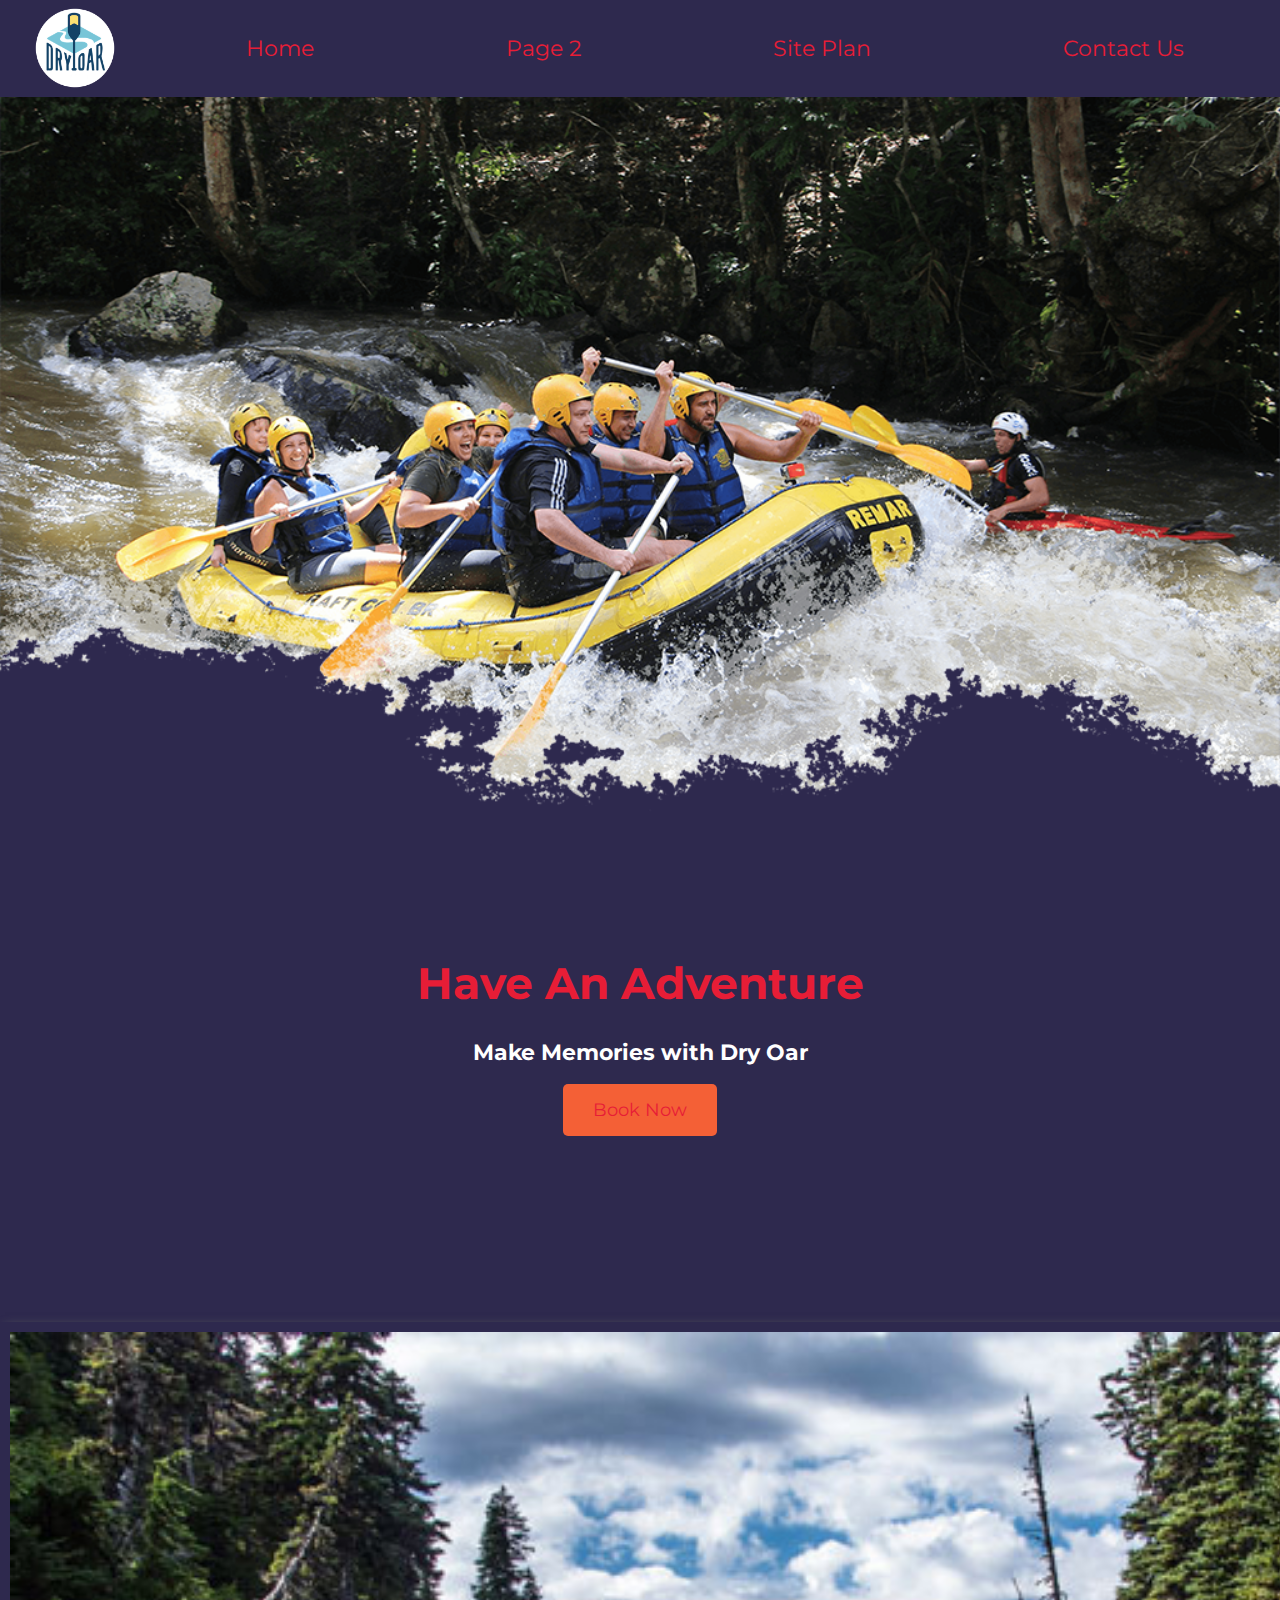
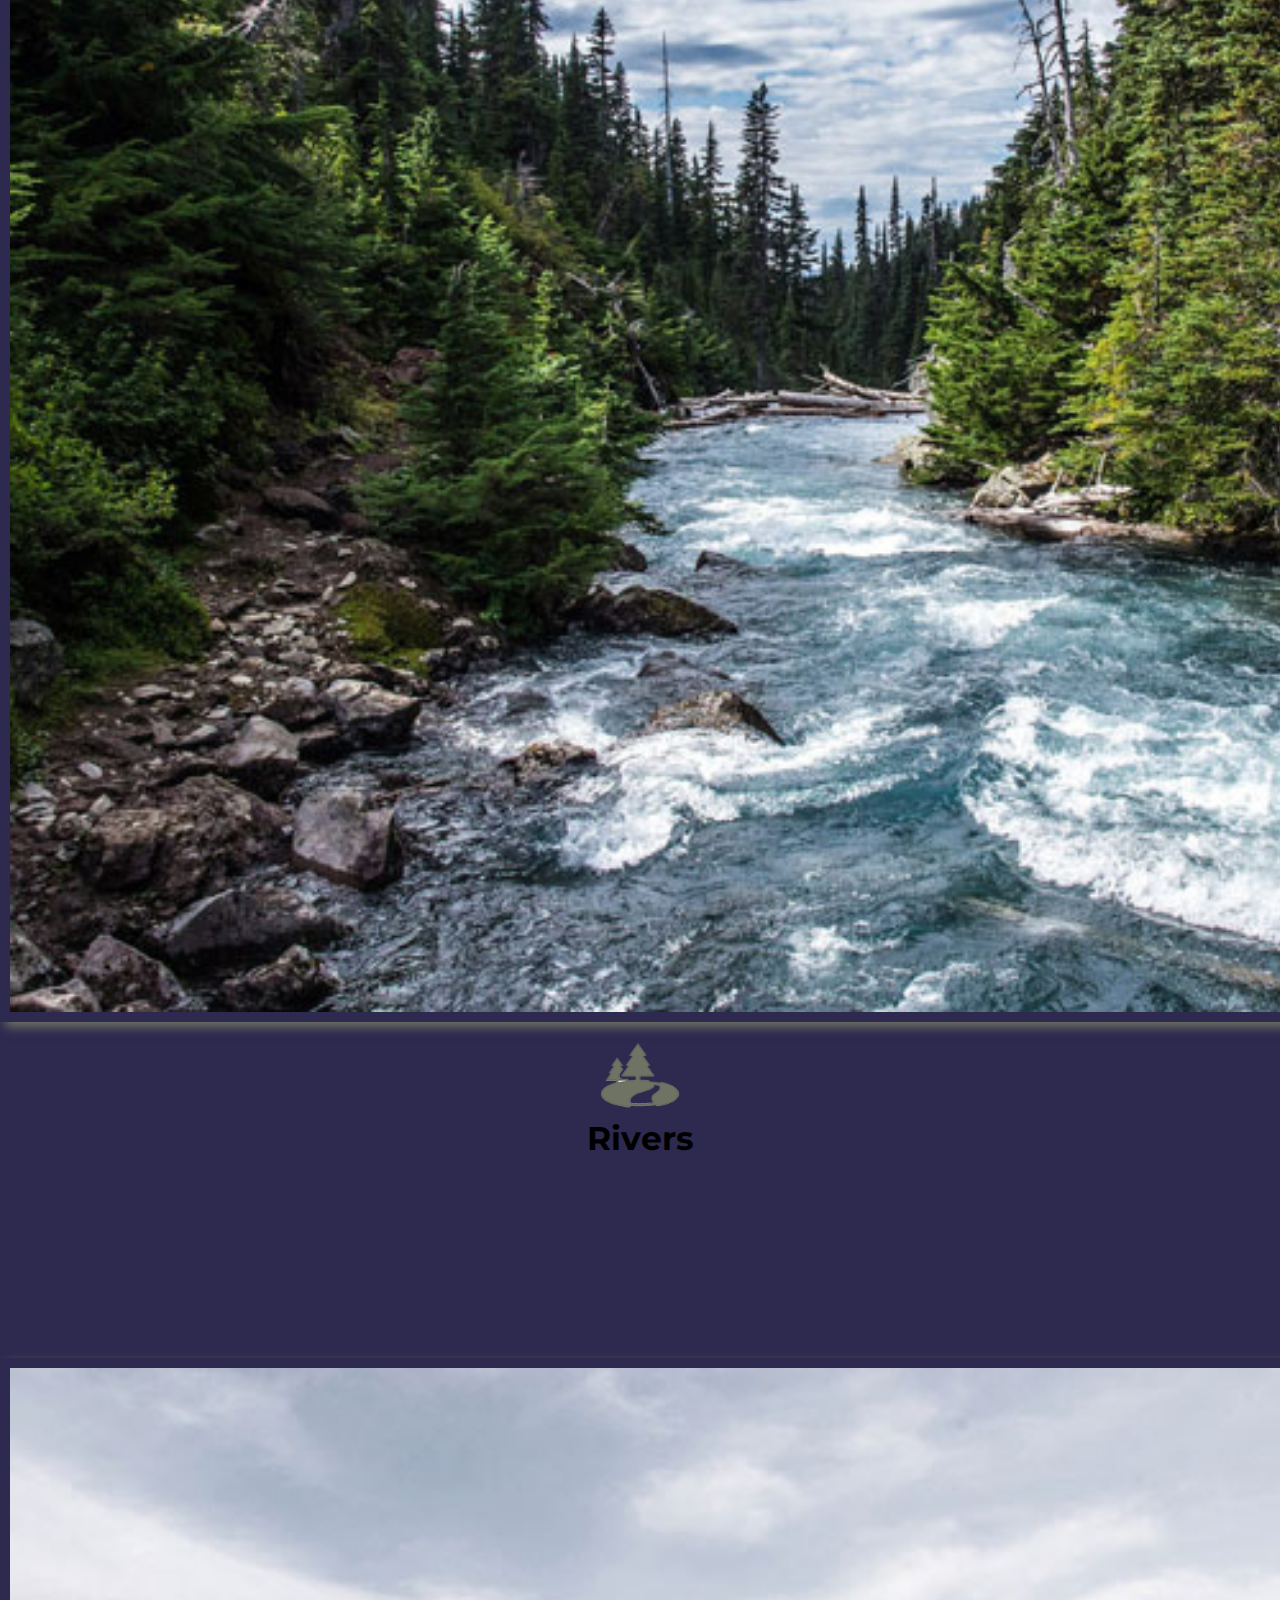
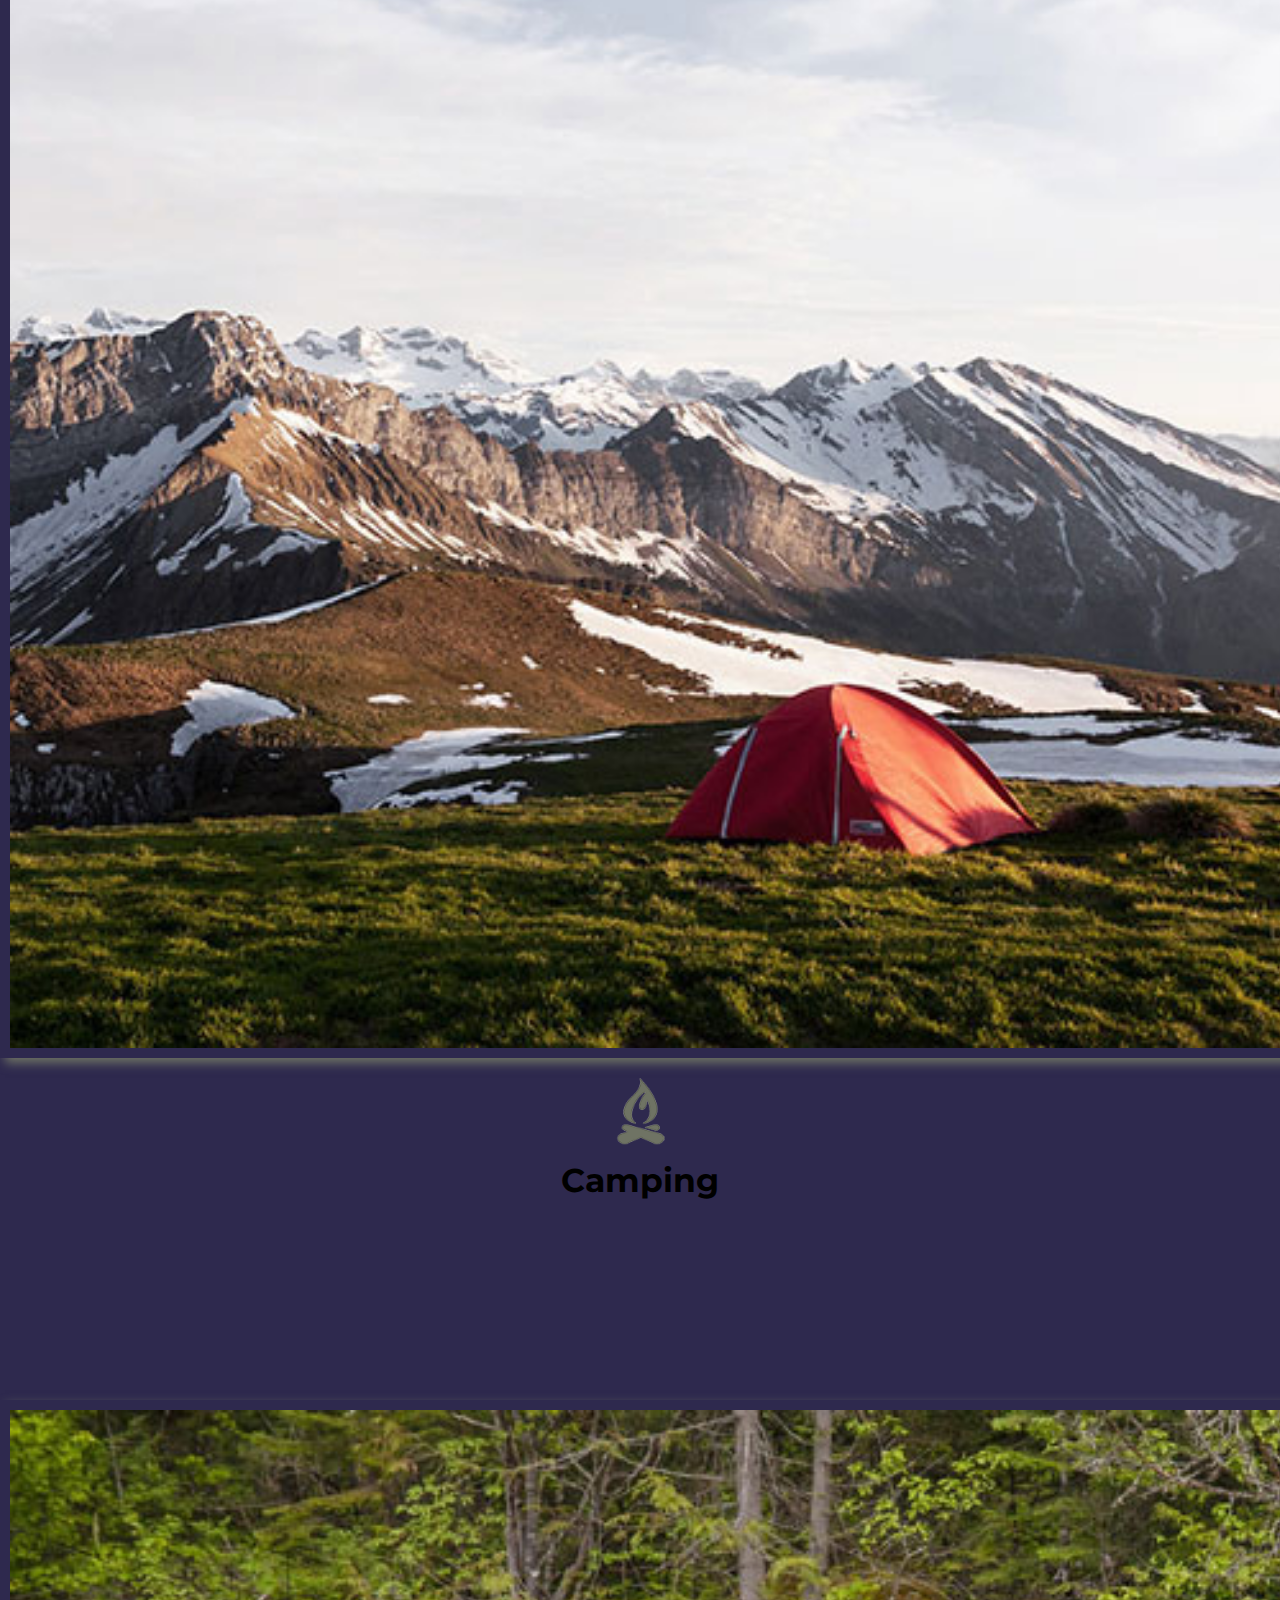
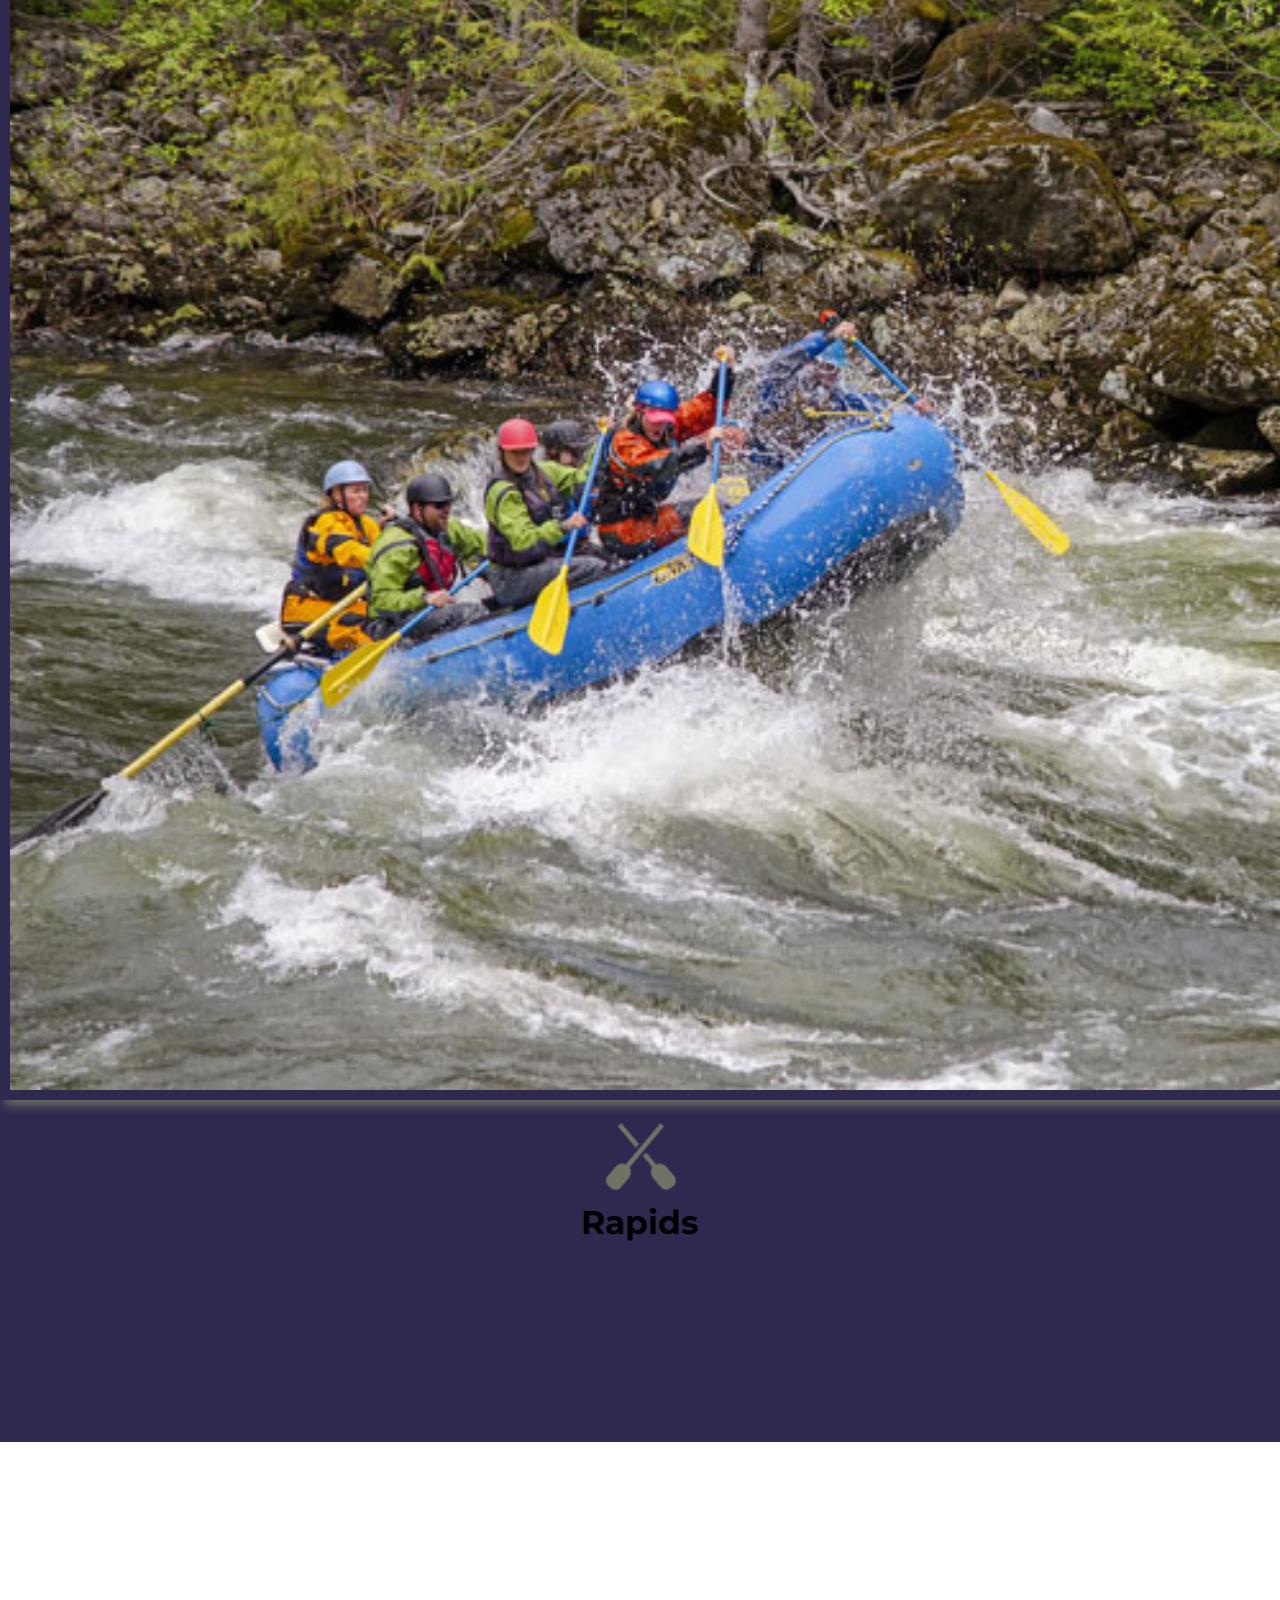
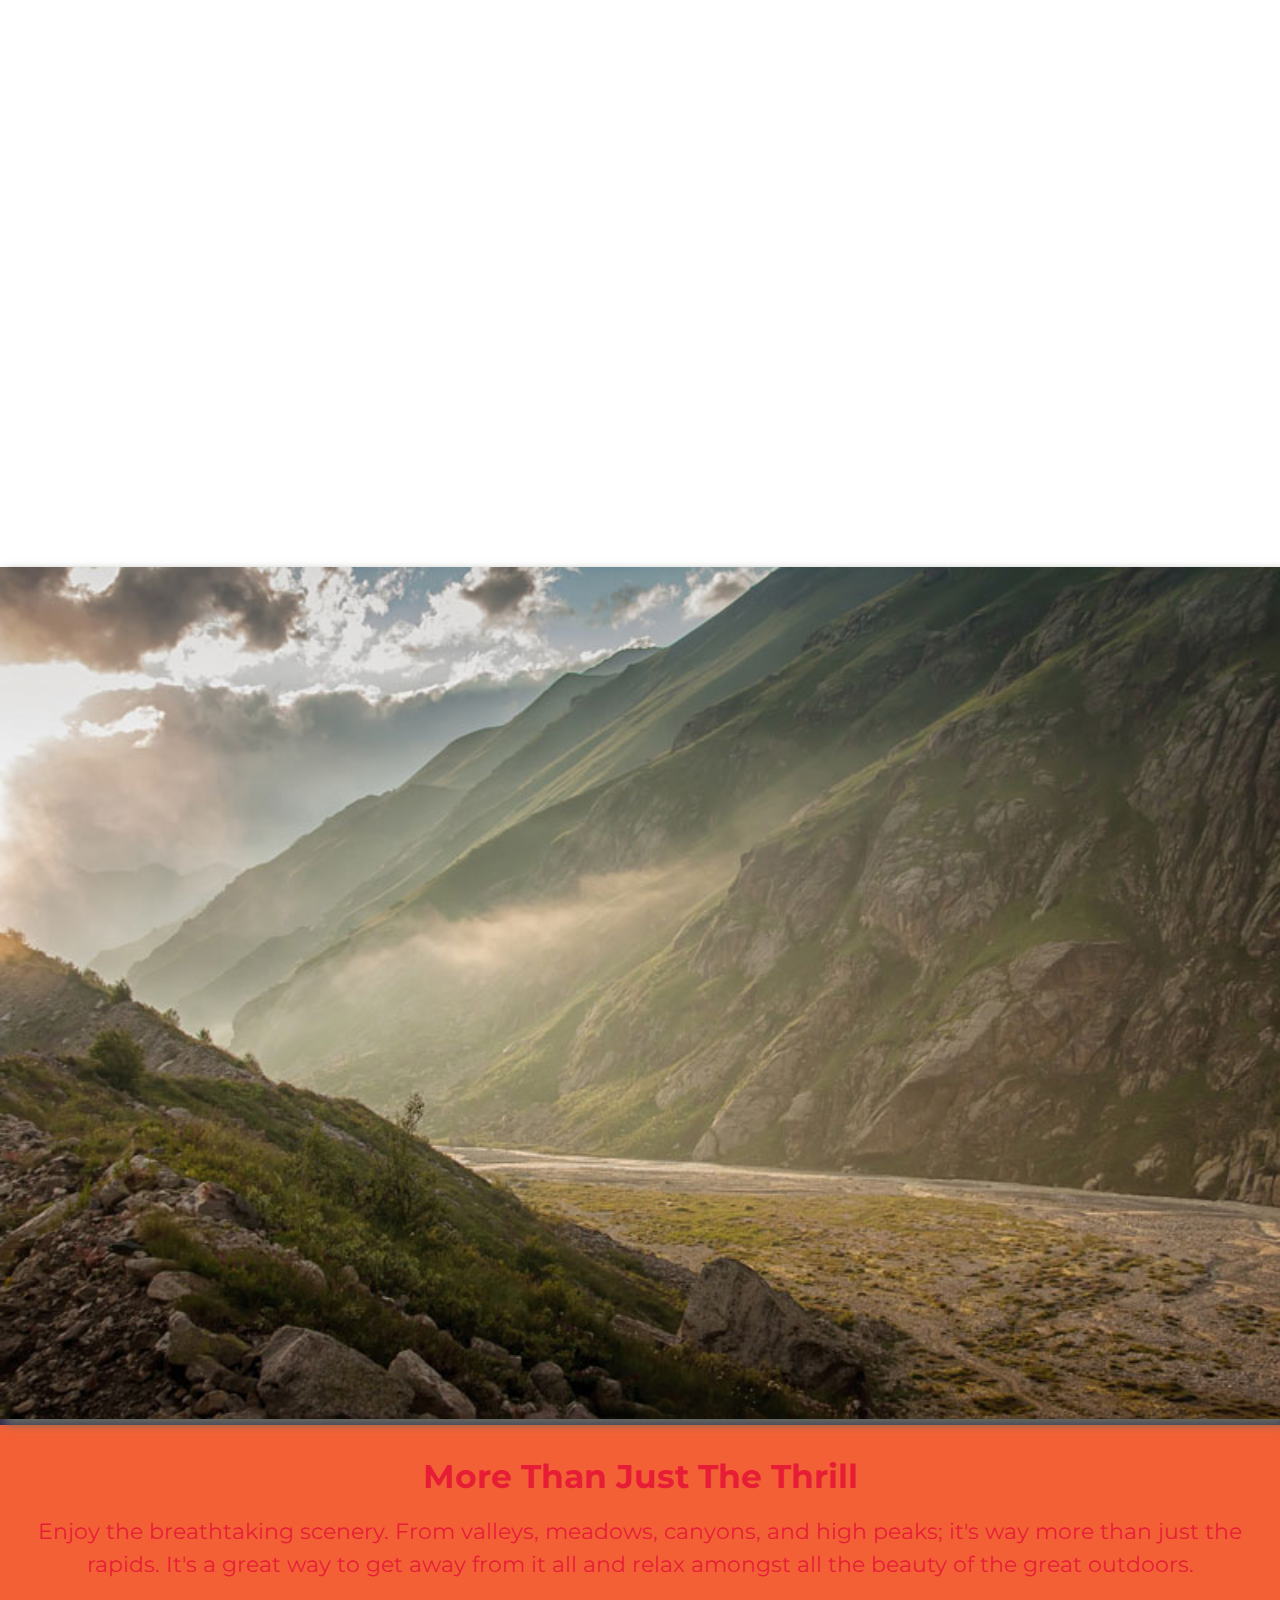
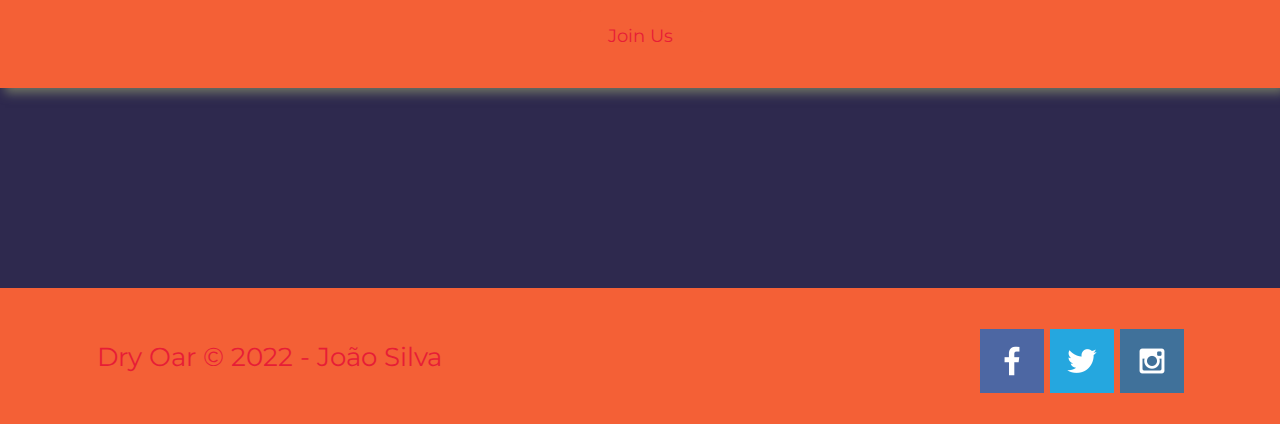
==== index.html @ ffd5b391 "first commit" ====
<!DOCTYPE html>
<html lang="en">
<head>
    <meta charset="UTF-8">
    <meta http-equiv="X-UA-Compatible" content="IE=edge">
    <meta name="viewport" content="width=device-width, initial-scale=1.0">
    <link rel="stylesheet" href="styles/style.css">
    <title> Dry Oar Rafting</title>
</head>
<body>
    <div id="content">
        <header>
            <a id="logo_link" href="index.html">
                <img src="images/logo.png" alt="Dry Oar Logo" class="logo">
            </a>
            <nav>
                <a href="index.html">Home</a>
                <a href="#">Page 2</a>
                <a href="site-plan-rafting.html">Site Plan</a>
                <a href="contactus.html">Contact Us</a>
            </nav>
        </header>
        <div id="hero">
            <div id="hero-box">
                <img id="hero-img" src="images/hero.png" alt="People enjoying rafting">
            </div>
        </div>
        <section id="hero-msg">
            <h1 class="home-title">
                Have An Adventure
            </h1>
            <h4>Make Memories with Dry Oar</h4>
            <div class="button-box">
                <a class="book"  href="rates.html">Book Now</a>
            </div>
        </section>
        <main class="home=grid">
            <section class="rivers-card">
                <img class="card-img" src="images/rivers.jpg" alt="river in forest">
                <img class="icon" src="images/river_icon.png" alt="river icon">
                <h2>Rivers</h2>
            </section>
            <section class="camping-card">
                <img class="card-img" src="images/camping.jpg" alt="tent in mountains">
                <img class="icon" src="images/fire_icon.png" alt="fire icon">
                <h2>Camping</h2>
            </section>
            <section class="rapids-card">
                <img class="card-img" src="images/rapids.jpg" alt="rafting boat">
                <img class="icon" src="images/oars.png" alt="oars icon">
                <h2>Rapids</h2>
            </section>
            <div id="background"></div> 
            <img class="mountains" src="images/mountains.jpg" alt="Misty mountains">
        <section class="msg">
            <h2>More Than Just The Thrill</h2>
            <p>Enjoy the breathtaking scenery. From valleys, meadows, canyons, and high peaks; it's way more than just the rapids. It's a great way to get away from it all and relax amongst all the beauty of the great outdoors. </p>
            <a class='join' href="rivers.html">Join Us</a>
        </section>
        </main>
        <footer>
            <p>Dry Oar &copy; 2022 - João Silva</p>
            <p><a href="site-plan-rafting.html">Site Plan</a></p>
            <p><a href="contactus.html">Contact Us</a></p>
            <div class="social">
                <a href="https://facebook.com" target="_blank">
                    <img src="images/facebook.png" alt="fb icon">
                </a>
                <a href="https://twitter.com" target="_blank">
                    <img src="images/twitter.png" alt="twitter icon">
                </a>
                <a href="https://instagram.com" target="_blank">
                    <img src="images/instagram.png" alt="instagram icon">
                </a>
            </div>
        </footer>
    </div>
</body>
</html>
---- styles/style.css ----
@import url('https://fonts.googleapis.com/css2?family=Montserrat:wght@400;500&display=swap');

#content {
    max-width: 1600px;
    margin: 0 auto;
}
nav a {
    text-align: center;
    color: #e71d36;
    text-decoration: none;
    padding: 35px;
}
#hero {
    display: grid;
    grid-template-columns: 1fr 3fr 1fr;
    margin-top: -100px;
}
#hero-box {
    grid-column: 1/4;
    grid-row: 1/3;
    z-index: -1;
}
#hero-img {
    width: 100%;
}
#hero-msg {
    grid-column: 2/3;
    grid-row: 1/2;
    margin-top: 100px;
}
#hero-msg h4 {
    color: white;
}
#hero-msg h1, #hero-msg h4 {
    text-align: center;
}
.button-box {
    text-align: center;
}
main section {
    text-align: center;
}
.home-grid {
    display: grid;
    grid-template-columns: repeat(10, 1fr);
}
#background {
    height: 725px;
    background-color: white;
    grid-column: 1/11;
    grid-row: 4/9;
}
body {
    background-color: #2e294e;
    font-family: "Montserrat", sans-serif;
    font-size: 22px;
    margin: 0;
    padding: 0;
}
header {
    background-color: #2e294e;
    display: grid;
    grid-template-columns: 150px auto;
}
nav {
    display: flex;
    justify-content: space-around;
}
h2 {
    margin: 0;
}
nav a:hover {
    background-color: #f46036;
    color: #e71d36;
}
.book, .join {
    background-color: #f46036;
    color: #e71d36;
    text-decoration: none;
    font-size: 18px;
    padding: 15px 30px;
    margin-top: 50px;
    border-radius: 5px;
}
.book:hover, .join:hover {
    background-color: #e71d36;
    color: #f46036;
}
.msg {
    background-color: #f46036;
    line-height: 1.5em;
    padding: 35px
}
footer {
    background-color: #f46036;
    color: #e71d36;
    padding: 25px 50px;
    margin-top: 200px;
}
.home-title {
    color: #e71d36;
    font-family: "Montserrat", sans-serif;
    font-size: 2em;
    margin-top: 10px;
}
h4{
    color: #e71d36;
}
.msg h2{
    color: #e71d36;
    font-family: "Montserrat", sans-serif;
}
.msg p{
    color: #e71d36;
    padding-bottom: 15px;
    
}
footer {
    background-color: #f46036;
    padding: 25px 50px;
    margin-top: 200px; 
    display: flex;
    justify-content: space-around;
    align-items: center;
}
footer a {
    color: #f46036;
    text-decoration: none;
}
footer a:hover {
    color: #e71d36;
}
footer p {
    font-size: 1.2em;
}    
footer p a:hover {
    text-decoration: underline;
}    
footer .social img {
    padding-top: 15px;
}
.icon {
    width: 80px;
    padding-top: 10px;
}
#logo_link {
    padding-top: 5px;
    justify-self: center;
    align-self: center;
    
}
.logo {
    width: 80px;
}
.card-img, .mountains {
    width: 100%;
}
.rivers-card, .camping-card, .rapids-card  {
    margin: 200px 0;
}
.rivers-card {
    grid-column: 2/4;
    grid-row: 2/3;
}
.camping-card {
    grid-column: 5/7;
    grid-row: 2/3;
}
.rapids-card {
    grid-column: 8/10;
    grid-row: 2/3;
}
.mountains{
    width: 100%;
    grid-column: 2/7;
    grid-row: 5/8;
    box-shadow: 5px 5px 10px #6f7364;

}
.msg {
    background-color: #f46036;
    padding: 35px;
    grid-column: 6/10;
    grid-row: 6/7;
    box-shadow: 5px 5px 10px #6f7364;

}
.card-img {
    border: 10px solid #2e294e;
    transition: transform .5s;
    box-shadow: 5px 5px 10px #6f7364;
}
.card-img:hover {
    opacity: .6;
    transform: scale(1.1);
}

@media screen and (max-width: 900px) {
    #hero, .home-grid {
        display: block;
        height: auto;
    }
    nav, footer {
        flex-direction: column;
    }
    nav a {
        display: block;
        padding: 15px;
    }
    #hero {
        margin-top: 0;
    }
    #hero-msg {
        margin-top: 0;
    }
    #hero-msg h4 {
        display: none;
    }
    .home-title {
        font-size: 25px;
        color: #6f7364;
    }
    .rivers-card, .camping-card, .rapids-card { 
        margin: 50px auto;
        width: 60%;
    }
    #background {
        display: none;
    }
    .mountains, .msg {
        width: 80%;
        display: block;
        margin: 0 auto;
    }
    footer {
        margin-top: 25px;
    }
}
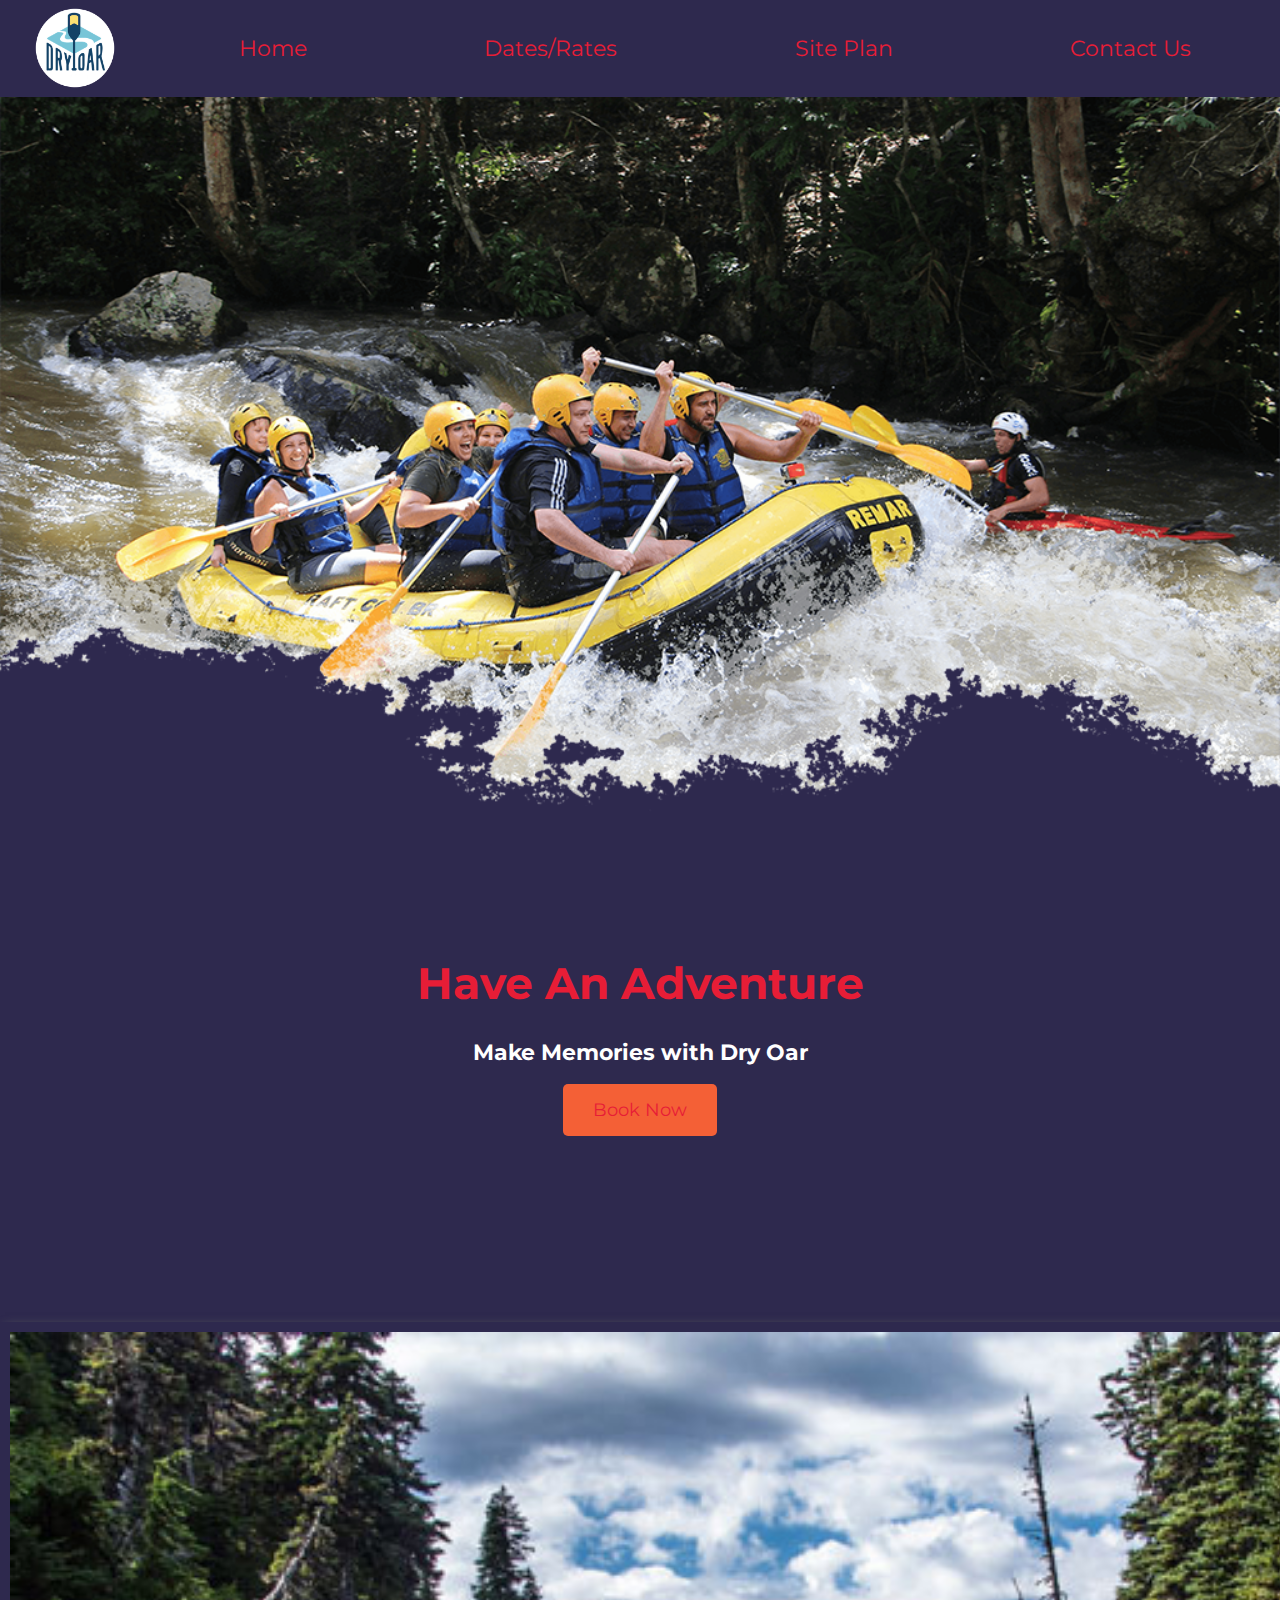
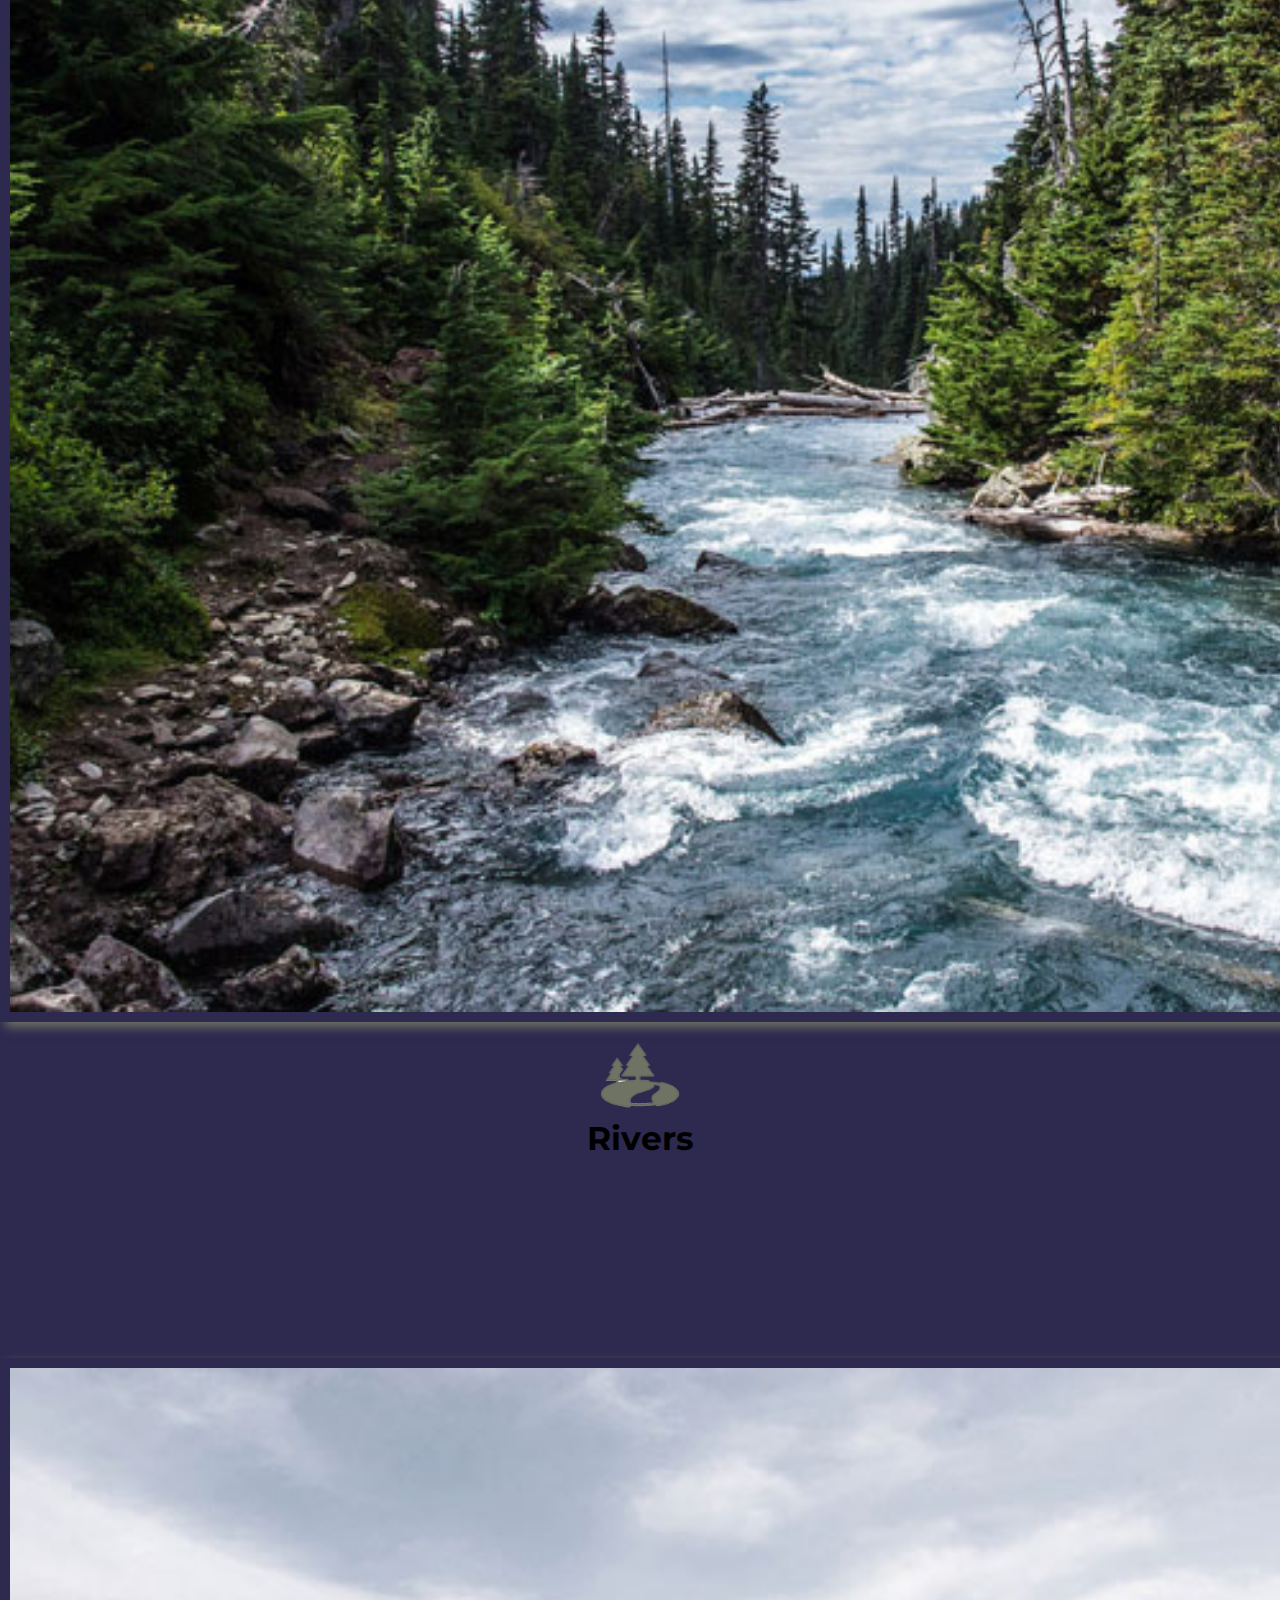
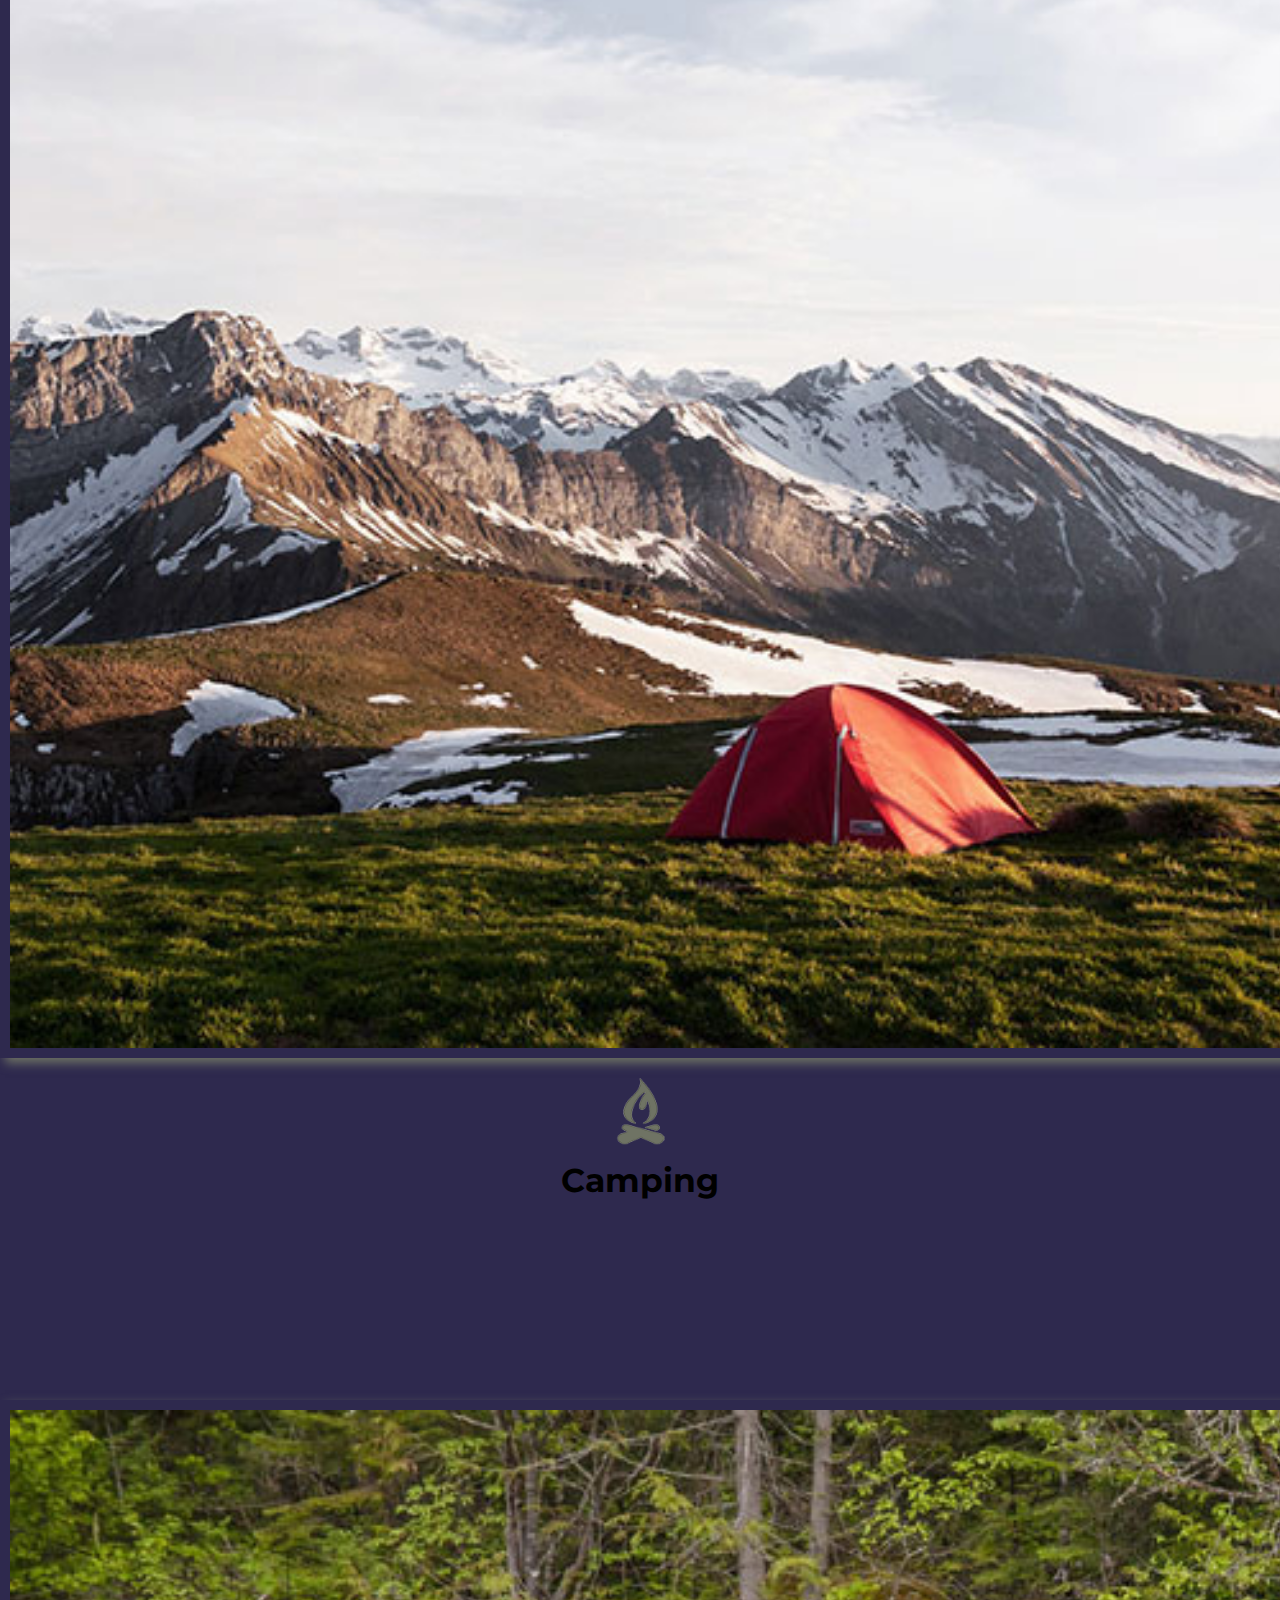
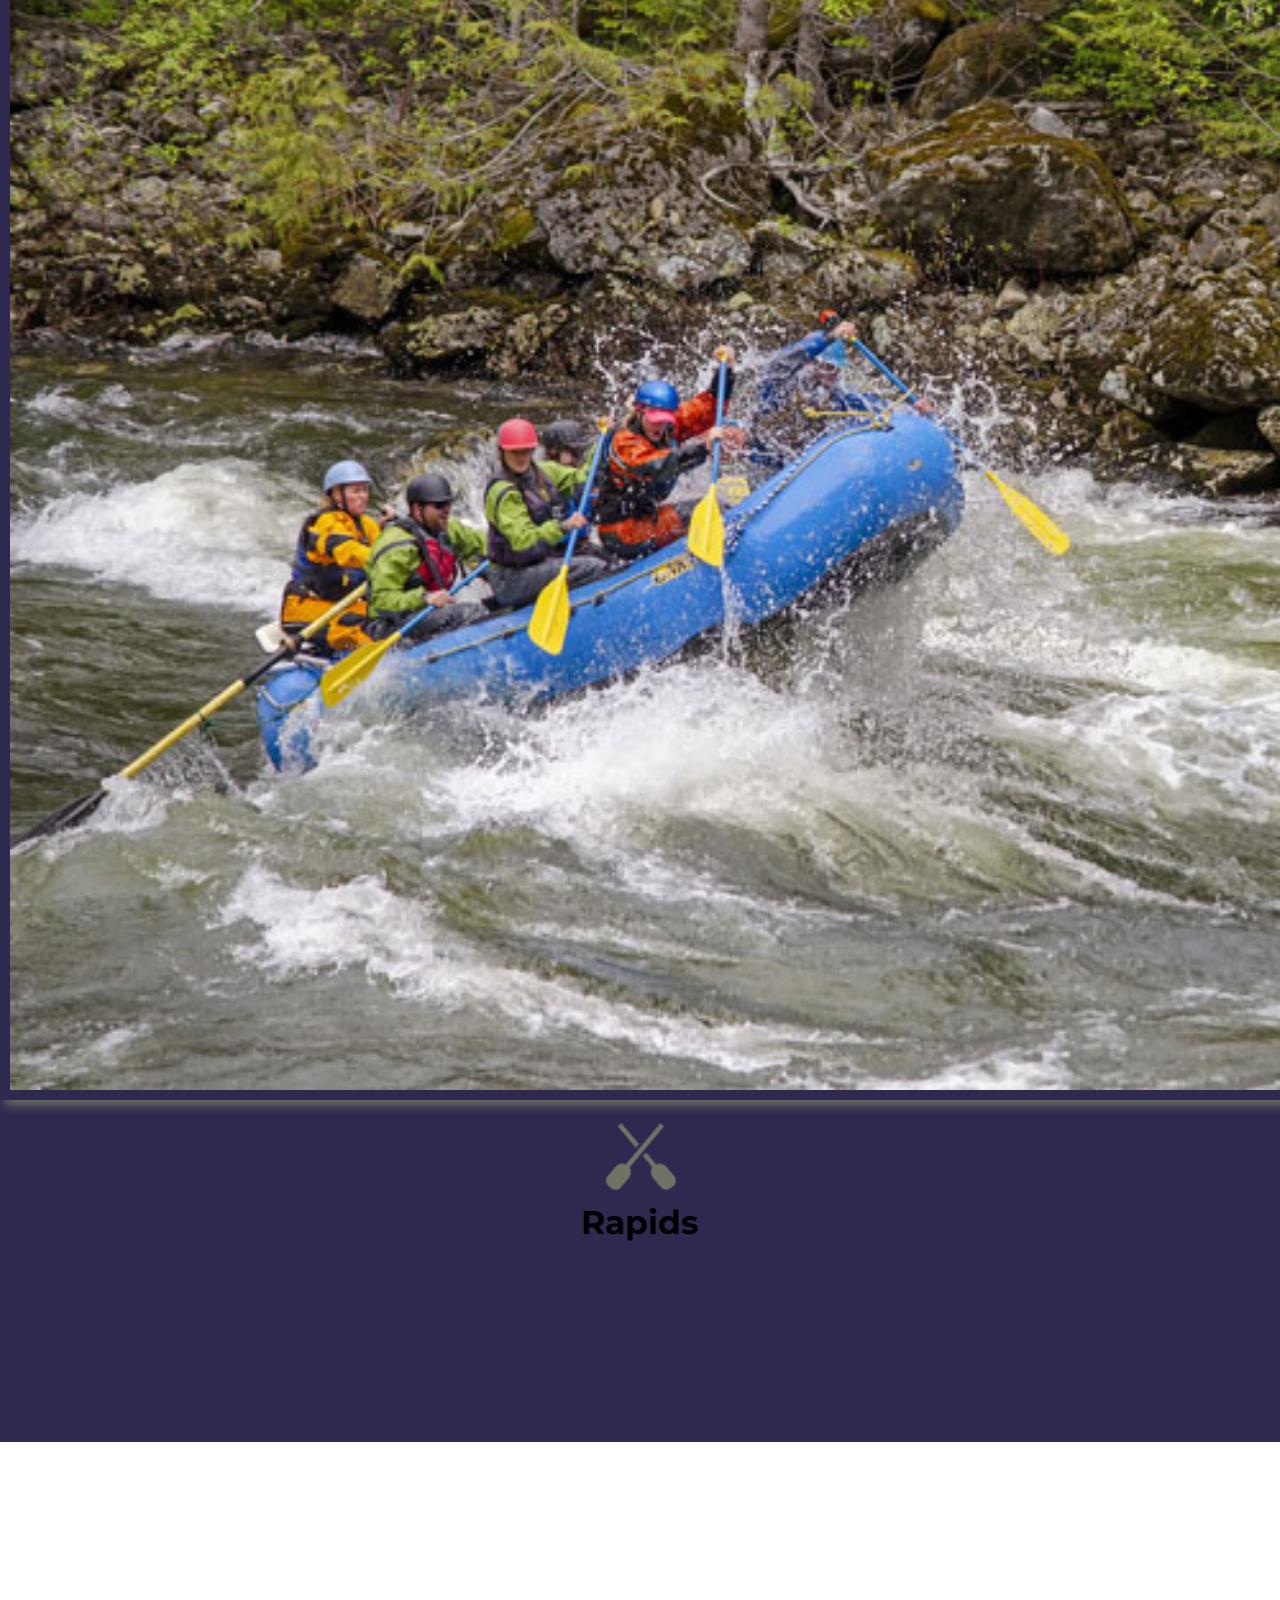
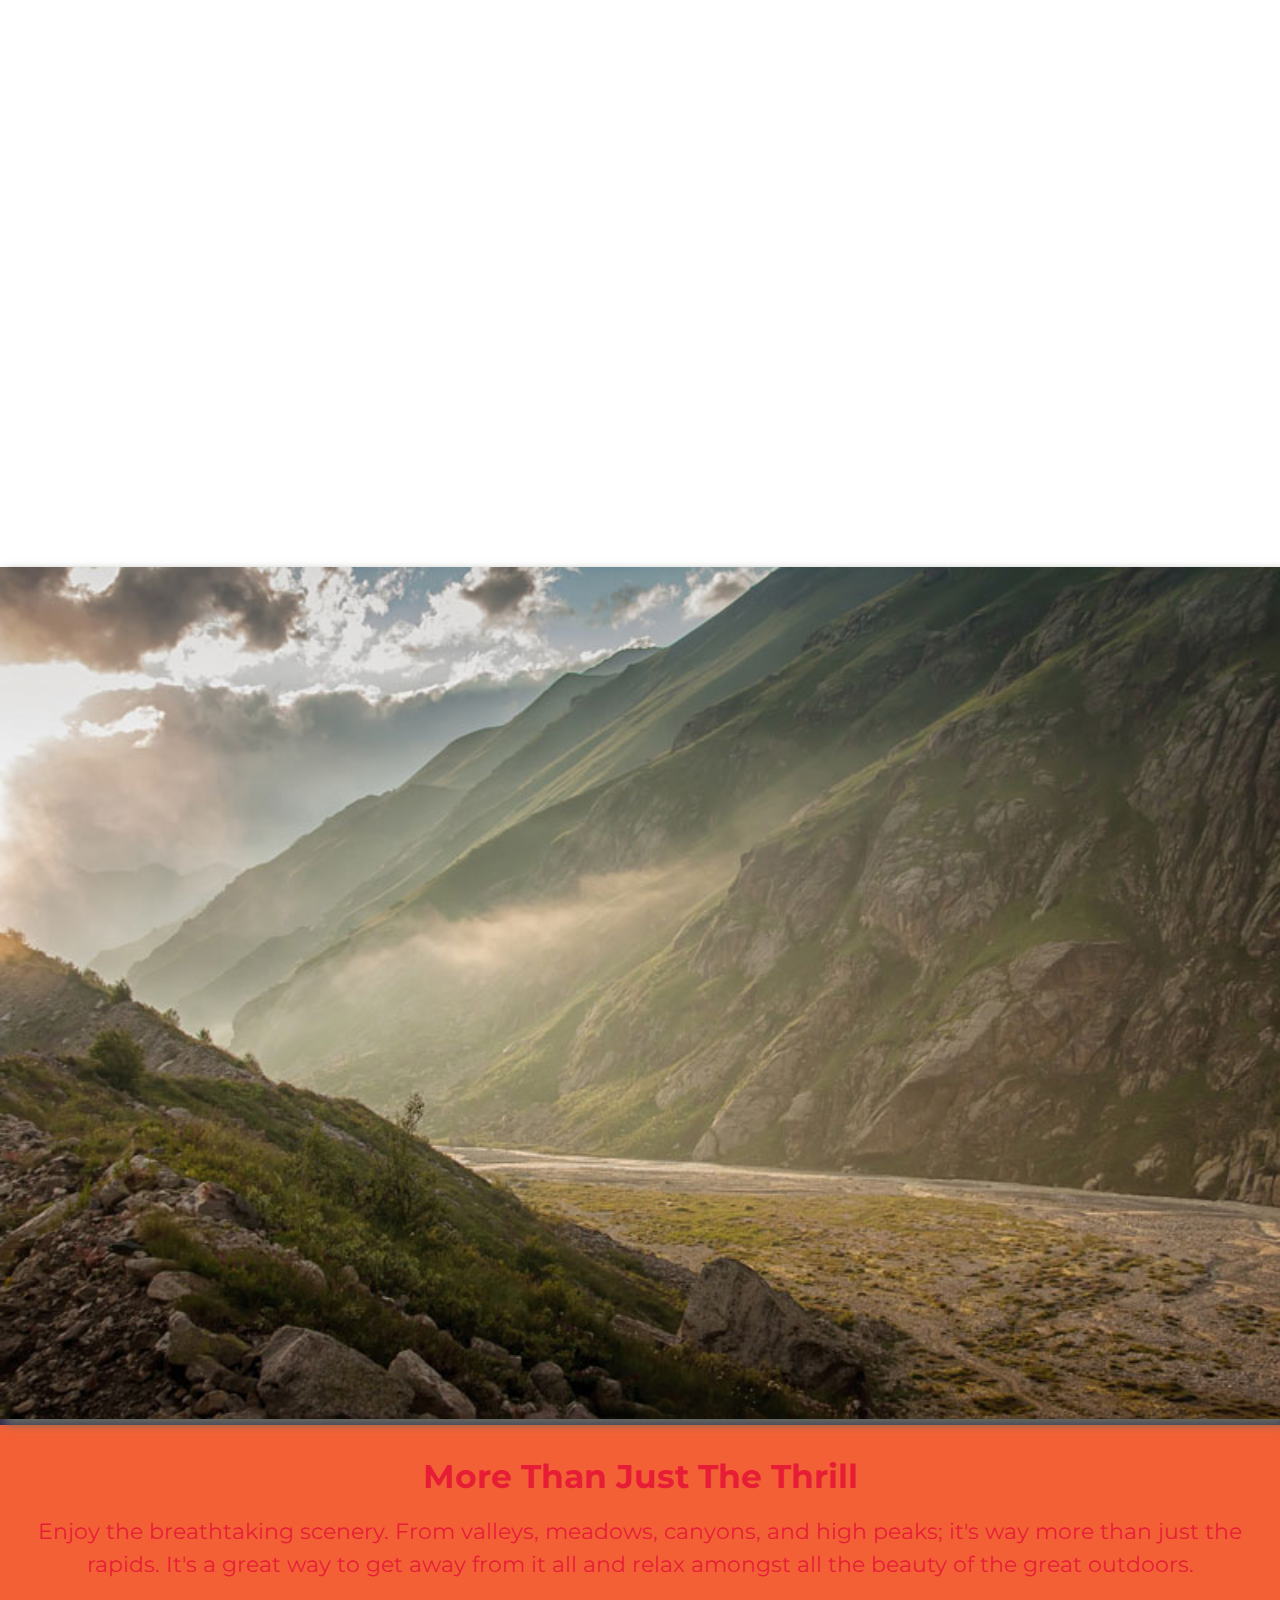
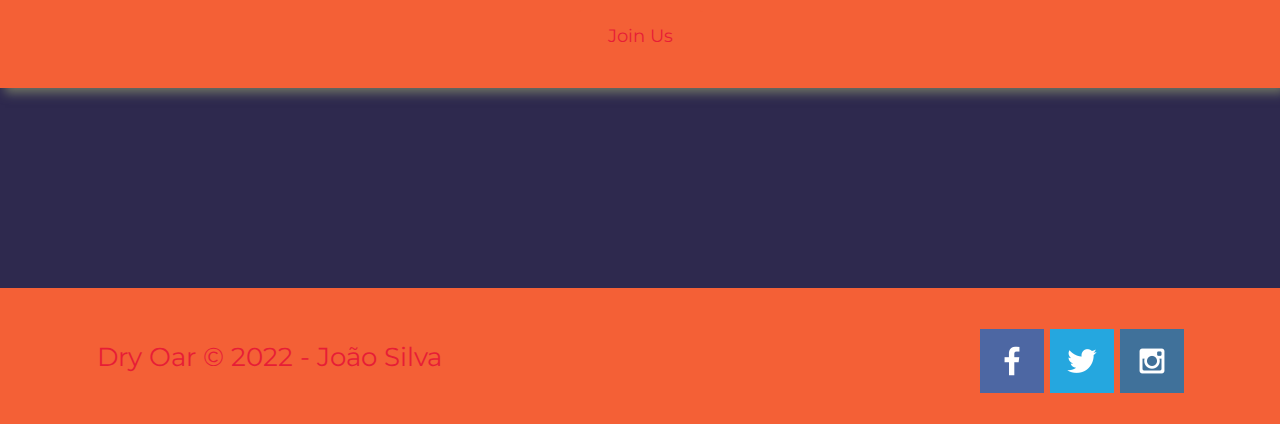
==== commit f3183f2a: "dates/rates subpage update" ====
--- a/index.html
+++ b/index.html
@@ -15,7 +15,7 @@
             </a>
             <nav>
                 <a href="index.html">Home</a>
-                <a href="#">Page 2</a>
+                <a href="dates.html">Dates/Rates</a>
                 <a href="site-plan-rafting.html">Site Plan</a>
                 <a href="contactus.html">Contact Us</a>
             </nav>
--- a/styles/style.css
+++ b/styles/style.css
@@ -194,7 +194,29 @@
     opacity: .6;
     transform: scale(1.1);
 }
-
+#img2{
+    width: 100%;
+    height: 55%;
+}
+#dates-rates{
+    display: flex;
+    justify-content: space-between;
+    padding: 40px;
+    width: 90%;
+    margin: 10rem auto 0 0;
+}
+
+#dates-rates img {
+    
+    height: 250px;
+}
+#dates-rates h1{
+    color:#e71d36;
+    
+}
+#dates-rates p {
+    color: white;
+}
 @media screen and (max-width: 900px) {
     #hero, .home-grid {
         display: block;
